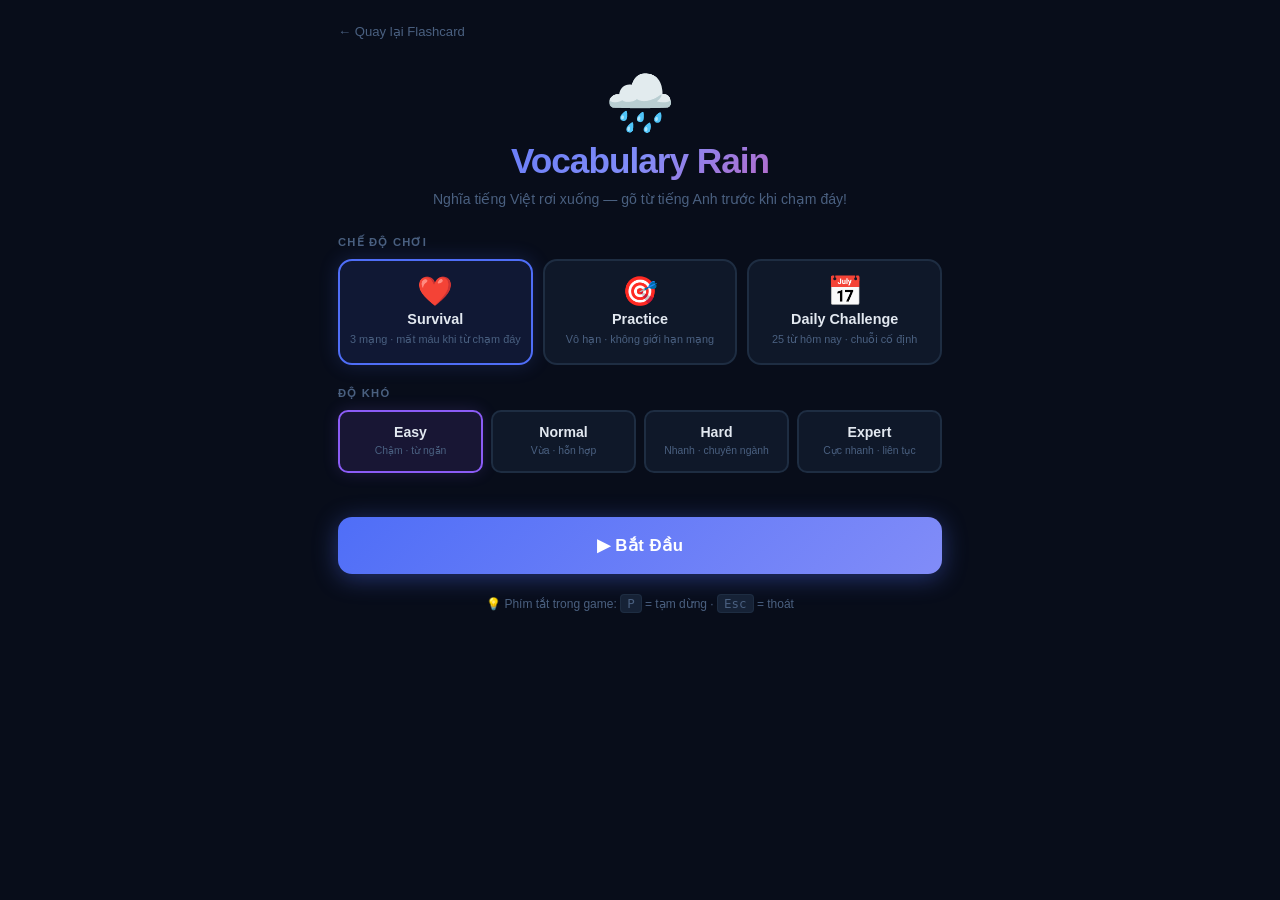
==== game.html @ 8c2a4201 "Add Vocabulary Rain mini-game module Typing arcade game: Vietnamese meanings fall from top, player t" ====
<!DOCTYPE html>
<html lang="vi">
<head>
  <meta charset="UTF-8">
  <meta name="viewport" content="width=device-width, initial-scale=1.0, maximum-scale=1.0, user-scalable=no">
  <title>Vocabulary Rain — VocabPro</title>
  <link rel="stylesheet" href="game.css">
</head>
<body>

  <!-- ===================== SCREEN: START ===================== -->
  <div class="screen" id="startScreen">
    <div class="start-inner">

      <a href="index.html" class="back-link">← Quay lại Flashcard</a>

      <div class="game-logo">
        <div class="logo-rain">🌧️</div>
        <h1>Vocabulary Rain</h1>
        <p>Nghĩa tiếng Việt rơi xuống — gõ từ tiếng Anh trước khi chạm đáy!</p>
      </div>

      <!-- Mode buttons -->
      <div class="select-block">
        <h3 class="select-label">Chế độ chơi</h3>
        <div class="mode-grid">
          <button class="mode-card active" data-mode="survival" onclick="selectMode('survival')">
            <span class="card-icon">❤️</span>
            <strong>Survival</strong>
            <span>3 mạng · mất máu khi từ chạm đáy</span>
          </button>
          <button class="mode-card" data-mode="practice" onclick="selectMode('practice')">
            <span class="card-icon">🎯</span>
            <strong>Practice</strong>
            <span>Vô hạn · không giới hạn mạng</span>
          </button>
          <button class="mode-card" data-mode="daily" onclick="selectMode('daily')">
            <span class="card-icon">📅</span>
            <strong>Daily Challenge</strong>
            <span>25 từ hôm nay · chuỗi cố định</span>
          </button>
        </div>
      </div>

      <!-- Difficulty -->
      <div class="select-block" id="diffBlock">
        <h3 class="select-label">Độ khó</h3>
        <div class="diff-grid">
          <button class="diff-btn active" data-diff="easy"   onclick="selectDiff('easy')">
            <strong>Easy</strong><span>Chậm · từ ngắn</span>
          </button>
          <button class="diff-btn"        data-diff="normal" onclick="selectDiff('normal')">
            <strong>Normal</strong><span>Vừa · hỗn hợp</span>
          </button>
          <button class="diff-btn"        data-diff="hard"   onclick="selectDiff('hard')">
            <strong>Hard</strong><span>Nhanh · chuyên ngành</span>
          </button>
          <button class="diff-btn"        data-diff="expert" onclick="selectDiff('expert')">
            <strong>Expert</strong><span>Cực nhanh · liên tục</span>
          </button>
        </div>
      </div>

      <!-- High-score table -->
      <div id="highScorePanel"></div>

      <button class="btn-play" onclick="startGame()">▶ Bắt Đầu</button>

      <p class="keyboard-tip">💡 Phím tắt trong game: <kbd>P</kbd> = tạm dừng · <kbd>Esc</kbd> = thoát</p>
    </div>
  </div>

  <!-- ===================== SCREEN: GAME ===================== -->
  <div class="screen hidden" id="gameScreen">

    <!-- HUD top -->
    <header class="hud" id="hud">
      <div class="hud-left">
        <div class="lives" id="livesEl">❤️❤️❤️</div>
        <div class="hud-label" id="hudLabel">Survival · Easy</div>
      </div>
      <div class="hud-center">
        <div class="score-num" id="scoreEl">0</div>
        <div class="score-label">điểm</div>
      </div>
      <div class="hud-right">
        <div class="combo-wrap" id="comboWrap">
          <div class="combo-val" id="comboVal">×2</div>
          <div class="combo-lab">COMBO</div>
        </div>
        <div class="acc-wrap">
          <div class="acc-val" id="accEl">—</div>
          <div class="acc-lab">acc</div>
        </div>
        <button class="hud-pause-btn" id="pauseBtn" onclick="togglePause()">⏸</button>
      </div>
    </header>

    <!-- Falling area -->
    <div class="field" id="field">
      <!-- falling words injected here -->
      <div class="field-danger" id="danger"></div>
    </div>

    <!-- Typing area -->
    <footer class="type-area" id="typeArea">
      <div class="type-hint" id="typeHint">Gõ từ tiếng Anh tương ứng...</div>
      <input
        id="gameInput"
        class="game-input"
        type="text"
        placeholder="Gõ ở đây..."
        autocomplete="off"
        autocorrect="off"
        autocapitalize="off"
        spellcheck="false"
        oninput="onInput(event)"
      />
    </footer>

    <!-- Pause overlay -->
    <div class="overlay hidden" id="pauseOverlay">
      <div class="overlay-box">
        <div class="overlay-icon">⏸</div>
        <h2>Tạm Dừng</h2>
        <div class="overlay-btns">
          <button class="obtn obtn-primary" onclick="togglePause()">▶ Tiếp Tục</button>
          <button class="obtn obtn-ghost"   onclick="exitToMenu()">↩ Menu</button>
        </div>
      </div>
    </div>

  </div>

  <!-- ===================== SCREEN: GAME OVER ===================== -->
  <div class="screen hidden" id="overScreen">
    <div class="over-inner">
      <div class="over-icon" id="overIcon">💀</div>
      <h2 class="over-title" id="overTitle">Game Over!</h2>

      <div class="over-stats" id="overStats">
        <div class="over-stat"><span>Điểm số</span><strong id="oScore">0</strong></div>
        <div class="over-stat"><span>High Score</span><strong id="oHigh">0</strong></div>
        <div class="over-stat"><span>Từ đúng</span><strong id="oCorrect">0</strong></div>
        <div class="over-stat"><span>Combo cao nhất</span><strong id="oCombo">0</strong></div>
        <div class="over-stat"><span>Accuracy</span><strong id="oAcc">—</strong></div>
        <div class="over-stat"><span>Thời gian</span><strong id="oTime">0s</strong></div>
      </div>

      <div class="new-record hidden" id="newRecord">🏆 Kỷ lục mới!</div>

      <div class="over-btns">
        <button class="obtn obtn-primary" onclick="restartGame()">🔄 Chơi Lại</button>
        <button class="obtn obtn-ghost"   onclick="exitToMenu()">↩ Menu</button>
      </div>
    </div>
  </div>

  <!-- Floating score text (appended to body dynamically) -->

  <script src="game.js"></script>
</body>
</html>
---- game.css ----
/* ================================================================
   Vocabulary Rain — game.css
   Dark arcade theme with neon accents
   ================================================================ */

/* ---------- Variables ---------- */
:root {
  --bg:        #080d1a;
  --surface:   #0f1829;
  --surface2:  #162236;
  --border:    #1e2d42;
  --text:      #e2e8f0;
  --muted:     #4a6080;

  --blue:   #4f6ef7;
  --green:  #10b981;
  --red:    #ef4444;
  --yellow: #f59e0b;
  --purple: #8b5cf6;
  --pink:   #ec4899;
  --cyan:   #06b6d4;

  --hud-h:    58px;
  --type-h:   86px;
  --danger-h: 56px;
}

/* ---------- Reset ---------- */
*, *::before, *::after { box-sizing: border-box; margin: 0; padding: 0; }

html, body {
  height: 100%;
  overflow: hidden;
  font-family: -apple-system, BlinkMacSystemFont, 'Segoe UI', 'Noto Sans', Arial, sans-serif;
}

body {
  background: var(--bg);
  color: var(--text);
  user-select: none;
  -webkit-user-select: none;
}

button { cursor: pointer; font-family: inherit; border: none; }
a { text-decoration: none; }
kbd {
  background: var(--surface2);
  border: 1px solid var(--border);
  border-radius: 4px;
  padding: 1px 6px;
  font-size: .78rem;
}

/* ---------- Screens ---------- */
.screen {
  position: fixed;
  inset: 0;
  overflow-y: auto;
  display: flex;
  flex-direction: column;
}

.hidden { display: none !important; }

/* ================================================================
   START SCREEN
   ================================================================ */

.start-inner {
  max-width: 680px;
  margin: 0 auto;
  padding: 20px 20px 48px;
  display: flex;
  flex-direction: column;
  gap: 22px;
}

.back-link {
  color: var(--muted);
  font-size: .82rem;
  display: inline-flex;
  align-items: center;
  gap: 5px;
  padding: 4px 0;
  transition: color .15s;
}
.back-link:hover { color: var(--text); }

/* Logo */
.game-logo { text-align: center; padding: 10px 0 4px; }

.logo-rain { font-size: 3.5rem; line-height: 1; margin-bottom: 10px; }

.game-logo h1 {
  font-size: 2.2rem;
  font-weight: 900;
  letter-spacing: -1px;
  background: linear-gradient(135deg, var(--blue) 0%, #818cf8 50%, var(--pink) 100%);
  -webkit-background-clip: text;
  -webkit-text-fill-color: transparent;
  background-clip: text;
}

.game-logo p {
  color: var(--muted);
  font-size: .88rem;
  margin-top: 8px;
  line-height: 1.5;
}

/* Select blocks */
.select-block { display: flex; flex-direction: column; gap: 10px; }

.select-label {
  font-size: .7rem;
  font-weight: 700;
  text-transform: uppercase;
  letter-spacing: 1.2px;
  color: var(--muted);
}

/* Mode grid */
.mode-grid {
  display: grid;
  grid-template-columns: repeat(3, 1fr);
  gap: 10px;
}

.mode-card {
  background: var(--surface);
  border: 2px solid var(--border);
  border-radius: 14px;
  padding: 16px 10px;
  display: flex;
  flex-direction: column;
  align-items: center;
  gap: 5px;
  color: var(--text);
  transition: all .15s;
}

.mode-card .card-icon { font-size: 1.8rem; line-height: 1; }
.mode-card strong     { font-size: .9rem; font-weight: 700; }
.mode-card span:last-child {
  font-size: .68rem;
  color: var(--muted);
  text-align: center;
  line-height: 1.4;
}

.mode-card:hover  { border-color: var(--blue); transform: translateY(-2px); }
.mode-card.active {
  border-color: var(--blue);
  background: rgba(79,110,247,.12);
  box-shadow: 0 0 20px rgba(79,110,247,.2);
}

/* Diff grid */
.diff-grid {
  display: grid;
  grid-template-columns: repeat(4, 1fr);
  gap: 8px;
}

.diff-btn {
  background: var(--surface);
  border: 2px solid var(--border);
  border-radius: 10px;
  padding: 12px 6px;
  display: flex;
  flex-direction: column;
  align-items: center;
  gap: 4px;
  color: var(--text);
  transition: all .15s;
}

.diff-btn strong { font-size: .88rem; font-weight: 700; }
.diff-btn span   { font-size: .65rem; color: var(--muted); text-align: center; line-height: 1.4; }

.diff-btn:hover  { border-color: var(--purple); }
.diff-btn.active {
  border-color: var(--purple);
  background: rgba(139,92,246,.12);
  box-shadow: 0 0 16px rgba(139,92,246,.18);
}

/* High score panel */
#highScorePanel h3 {
  font-size: .75rem;
  color: var(--muted);
  text-transform: uppercase;
  letter-spacing: 1px;
  margin-bottom: 8px;
}

.hs-row {
  display: flex;
  justify-content: space-between;
  align-items: center;
  padding: 7px 12px;
  background: var(--surface);
  border-radius: 8px;
  font-size: .82rem;
  margin-bottom: 4px;
}

.hs-row span   { color: var(--muted); }
.hs-row strong { color: var(--blue); font-size: .9rem; }

/* Play button */
.btn-play {
  background: linear-gradient(135deg, var(--blue) 0%, #818cf8 100%);
  color: #fff;
  border: none;
  border-radius: 14px;
  padding: 18px;
  font-size: 1.05rem;
  font-weight: 800;
  letter-spacing: .5px;
  width: 100%;
  box-shadow: 0 4px 24px rgba(79,110,247,.4);
  transition: all .15s;
}
.btn-play:hover {
  transform: translateY(-2px);
  box-shadow: 0 8px 32px rgba(79,110,247,.5);
}

.keyboard-tip {
  text-align: center;
  font-size: .75rem;
  color: var(--muted);
}

/* ================================================================
   GAME SCREEN
   ================================================================ */

#gameScreen {
  display: flex;
  flex-direction: column;
  height: 100vh;
  overflow: hidden;
}

/* HUD */
.hud {
  height: var(--hud-h);
  flex-shrink: 0;
  background: var(--surface);
  border-bottom: 1px solid var(--border);
  display: flex;
  align-items: center;
  padding: 0 14px;
  gap: 10px;
  z-index: 10;
}

.hud-left, .hud-right {
  display: flex;
  align-items: center;
  gap: 10px;
  flex: 1;
}
.hud-right { justify-content: flex-end; }
.hud-center { text-align: center; flex-shrink: 0; }

.lives { font-size: 1.05rem; letter-spacing: 1px; }
.hud-label { font-size: .65rem; color: var(--muted); }

.score-num { font-size: 1.7rem; font-weight: 900; color: #fff; line-height: 1; }
.score-label { font-size: .6rem; color: var(--muted); text-transform: uppercase; letter-spacing: .5px; }

/* Combo display */
.combo-wrap {
  text-align: center;
  animation: comboPop .3s ease;
}

.combo-val {
  font-size: 1.05rem;
  font-weight: 900;
  color: var(--yellow);
  line-height: 1;
}

.combo-lab {
  font-size: .55rem;
  color: var(--yellow);
  text-transform: uppercase;
  letter-spacing: 1px;
}

.combo-fire .combo-val { color: #f97316; text-shadow: 0 0 12px rgba(249,115,22,.7); }

/* Accuracy display */
.acc-wrap { text-align: center; }
.acc-val  { font-size: 1rem; font-weight: 700; color: var(--green); line-height: 1; }
.acc-lab  { font-size: .55rem; color: var(--muted); text-transform: uppercase; letter-spacing: .5px; }

/* Pause button */
.hud-pause-btn {
  background: transparent;
  border: 1px solid var(--border);
  color: var(--muted);
  border-radius: 6px;
  padding: 4px 9px;
  font-size: .85rem;
  transition: all .15s;
}
.hud-pause-btn:hover { border-color: var(--muted); color: var(--text); }

/* ---- Game Field ---- */
.field {
  flex: 1;
  position: relative;
  overflow: hidden;
  background:
    radial-gradient(ellipse at 20% 0%, rgba(79,110,247,.07) 0%, transparent 60%),
    radial-gradient(ellipse at 80% 100%, rgba(139,92,246,.06) 0%, transparent 60%),
    var(--bg);
}

/* Subtle dot grid */
.field::before {
  content: '';
  position: absolute;
  inset: 0;
  background-image: radial-gradient(rgba(79,110,247,.09) 1px, transparent 1px);
  background-size: 28px 28px;
  pointer-events: none;
}

/* Danger zone at bottom */
.field-danger {
  position: absolute;
  bottom: 0; left: 0; right: 0;
  height: var(--danger-h);
  border-top: 1px solid rgba(239,68,68,.35);
  background: linear-gradient(transparent, rgba(239,68,68,.05));
  pointer-events: none;
}

/* ---- Falling Words ---- */
.fw {
  position: absolute;
  top: 0;
  min-width: 110px;
  max-width: 220px;
  background: rgba(8,13,26,.88);
  border: 1.5px solid var(--fw-color, #4f6ef7);
  border-radius: 12px;
  padding: 10px 14px;
  display: flex;
  flex-direction: column;
  align-items: center;
  gap: 2px;
  text-align: center;
  backdrop-filter: blur(6px);
  box-shadow:
    0 0 0 1px rgba(var(--fw-rgb, 79,110,247),.12),
    0 4px 16px rgba(0,0,0,.5);
  will-change: transform;
}

.fw-vi {
  font-size: 1rem;
  font-weight: 800;
  color: #fff;
  line-height: 1.3;
}

.fw-cat {
  font-size: .58rem;
  font-weight: 600;
  text-transform: uppercase;
  letter-spacing: .6px;
  color: var(--fw-color, #4f6ef7);
  opacity: .75;
}

.fw-hint {
  font-size: .72rem;
  color: var(--green);
  font-weight: 600;
  min-height: 14px;
  letter-spacing: .5px;
}

/* Highlighted (partial match) */
.fw.fw-hl {
  border-color: var(--green) !important;
  box-shadow:
    0 0 20px rgba(16,185,129,.35),
    0 4px 16px rgba(0,0,0,.5);
}

/* Danger zone — near bottom */
.fw.fw-danger {
  border-color: var(--red) !important;
  animation: dangerPulse .55s ease infinite alternate;
}

@keyframes dangerPulse {
  from { box-shadow: 0 0 8px  rgba(239,68,68,.3), 0 4px 16px rgba(0,0,0,.5); }
  to   { box-shadow: 0 0 28px rgba(239,68,68,.7), 0 4px 16px rgba(0,0,0,.5); }
}

/* Correct — scale-pop + fade */
.fw.fw-correct {
  border-color: var(--green) !important;
  background: rgba(16,185,129,.15) !important;
  animation: wordPop .38s ease forwards;
  pointer-events: none;
}

@keyframes wordPop {
  0%   { transform: scale(1);    opacity: 1; }
  55%  { transform: scale(1.18); opacity: .85; }
  100% { transform: scale(1.32); opacity: 0; }
}

/* Miss — shake + fade */
.fw.fw-miss {
  border-color: var(--red) !important;
  animation: wordMiss .32s ease forwards;
  pointer-events: none;
}

@keyframes wordMiss {
  0%   { transform: translateX(0);    opacity: 1; }
  25%  { transform: translateX(-10px); }
  75%  { transform: translateX(10px); }
  100% { transform: translateX(0); opacity: 0; }
}

/* Field flash on miss */
@keyframes fieldFlash {
  0%, 100% { background-color: transparent; }
  50%       { background-color: rgba(239,68,68,.07); }
}

.field.flash { animation: fieldFlash .4s ease; }

/* ---- Typing Area ---- */
.type-area {
  height: var(--type-h);
  flex-shrink: 0;
  background: var(--surface);
  border-top: 1px solid var(--border);
  padding: 8px 14px 10px;
  display: flex;
  flex-direction: column;
  gap: 5px;
  z-index: 10;
}

.type-hint {
  font-size: .73rem;
  color: var(--muted);
  transition: color .2s;
}

.game-input {
  width: 100%;
  background: var(--bg);
  border: 2px solid var(--border);
  border-radius: 10px;
  padding: 10px 16px;
  font-size: 1.25rem;
  font-weight: 700;
  color: #fff;
  letter-spacing: .5px;
  transition: border-color .15s, box-shadow .15s;
  -webkit-appearance: none;
}

.game-input:focus {
  outline: none;
  border-color: var(--blue);
  box-shadow: 0 0 0 3px rgba(79,110,247,.18);
}

.game-input::placeholder { color: #2a3d56; }

/* ---- Overlay (Pause) ---- */
.overlay {
  position: absolute;
  inset: 0;
  background: rgba(0,0,0,.72);
  backdrop-filter: blur(8px);
  display: flex;
  align-items: center;
  justify-content: center;
  z-index: 50;
}

.overlay-box {
  background: var(--surface);
  border: 1px solid var(--border);
  border-radius: 20px;
  padding: 36px 28px;
  text-align: center;
  display: flex;
  flex-direction: column;
  align-items: center;
  gap: 14px;
  min-width: 260px;
  box-shadow: 0 20px 60px rgba(0,0,0,.5);
  animation: boxIn .2s ease;
}

.overlay-icon { font-size: 2.5rem; }
.overlay-box h2 { font-size: 1.4rem; font-weight: 800; }

.overlay-btns { display: flex; gap: 10px; width: 100%; }

/* ---- Shared overlay buttons ---- */
.obtn {
  flex: 1;
  padding: 11px 16px;
  border-radius: 10px;
  font-size: .9rem;
  font-weight: 700;
  border: none;
  transition: all .15s;
}

.obtn-primary {
  background: var(--blue);
  color: #fff;
  box-shadow: 0 4px 16px rgba(79,110,247,.3);
}
.obtn-primary:hover { background: #3d5af1; }

.obtn-ghost {
  background: var(--surface2);
  border: 1px solid var(--border);
  color: var(--muted);
}
.obtn-ghost:hover { color: var(--text); border-color: var(--muted); }

/* ================================================================
   GAME OVER SCREEN
   ================================================================ */

#overScreen {
  display: flex;
  align-items: center;
  justify-content: center;
}

.over-inner {
  background: var(--surface);
  border: 1px solid var(--border);
  border-radius: 24px;
  padding: 36px 28px;
  max-width: 380px;
  width: 90%;
  display: flex;
  flex-direction: column;
  align-items: center;
  gap: 18px;
  box-shadow: 0 24px 80px rgba(0,0,0,.6);
  animation: boxIn .3s ease;
}

@keyframes boxIn {
  from { opacity: 0; transform: scale(.92) translateY(12px); }
  to   { opacity: 1; transform: scale(1)   translateY(0); }
}

.over-icon  { font-size: 3.2rem; }
.over-title { font-size: 1.7rem; font-weight: 900; }

.over-stats { width: 100%; display: flex; flex-direction: column; gap: 7px; }

.over-stat {
  display: flex;
  justify-content: space-between;
  align-items: center;
  padding: 9px 14px;
  background: rgba(255,255,255,.04);
  border-radius: 10px;
  font-size: .9rem;
}

.over-stat span   { color: var(--muted); }
.over-stat strong { color: #fff; font-size: .98rem; font-weight: 700; }

.new-record {
  font-size: 1.1rem;
  font-weight: 800;
  color: var(--yellow);
  text-shadow: 0 0 16px rgba(245,158,11,.5);
  animation: glow 1.2s ease infinite alternate;
}

@keyframes glow {
  from { text-shadow: 0 0 8px  rgba(245,158,11,.4); }
  to   { text-shadow: 0 0 24px rgba(245,158,11,.8); }
}

.over-btns { display: flex; gap: 10px; width: 100%; }

/* ================================================================
   FLOATING SCORE TEXT
   ================================================================ */

.float-score {
  position: fixed;
  pointer-events: none;
  z-index: 999;
  font-size: 1rem;
  font-weight: 900;
  color: var(--green);
  text-shadow: 0 0 12px rgba(16,185,129,.6);
  transform: translateX(-50%);
  animation: floatUp .9s ease forwards;
}

@keyframes floatUp {
  0%   { opacity: 1; transform: translateX(-50%) translateY(0); }
  100% { opacity: 0; transform: translateX(-50%) translateY(-55px); }
}

/* ================================================================
   COMBO ANIMATIONS
   ================================================================ */

@keyframes comboPop {
  0%   { transform: scale(1);    }
  40%  { transform: scale(1.22); }
  100% { transform: scale(1);    }
}

/* ================================================================
   RESPONSIVE
   ================================================================ */

@media (max-width: 520px) {
  .mode-grid { grid-template-columns: 1fr; }
  .diff-grid { grid-template-columns: repeat(2, 1fr); }
  .game-input { font-size: 1.05rem; }
  .score-num  { font-size: 1.4rem; }
  .fw-vi { font-size: .9rem; }
  .hud { padding: 0 10px; gap: 8px; }
  .lives { font-size: .9rem; }
}

@media (max-width: 360px) {
  .hud-label { display: none; }
  .acc-lab, .combo-lab { display: none; }
}
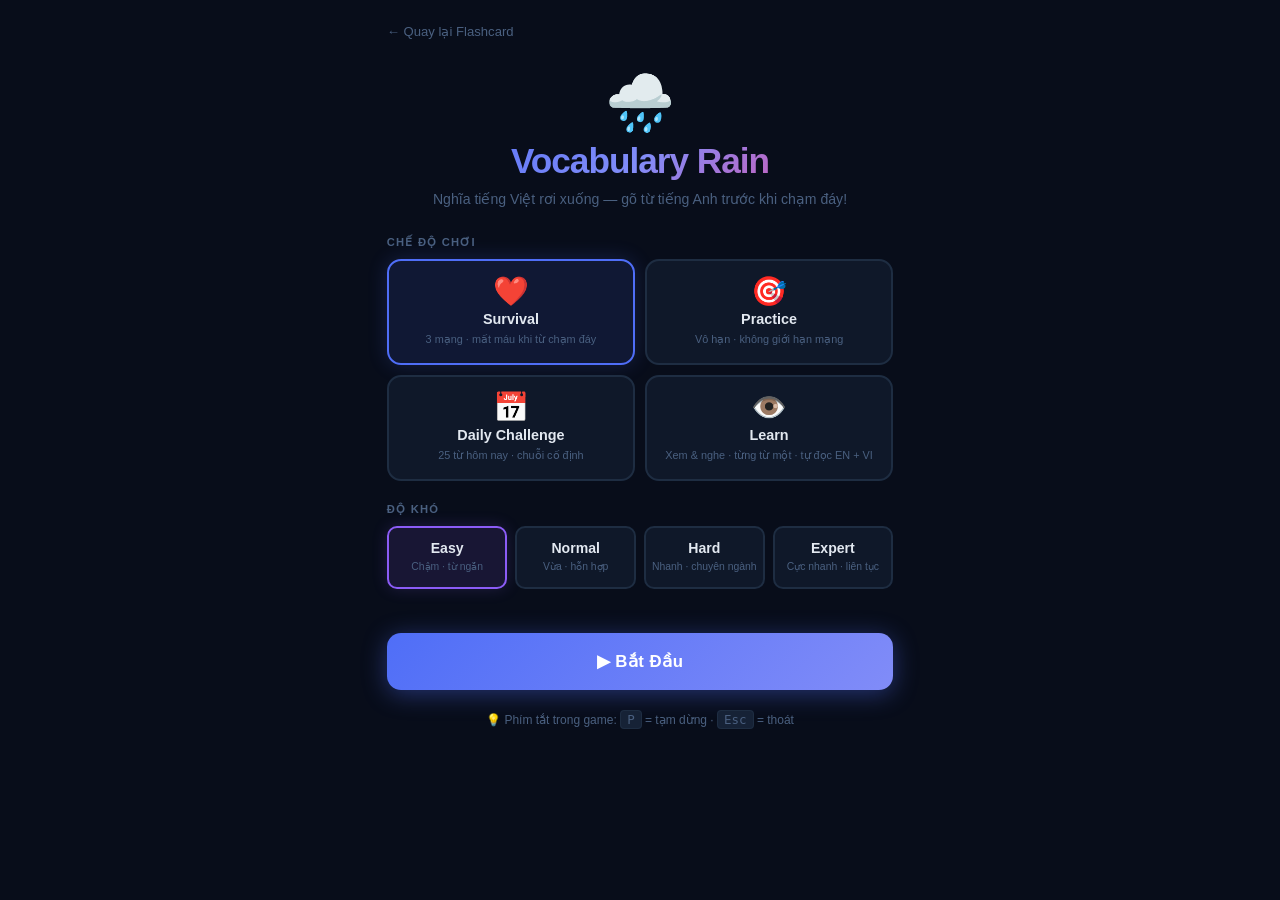
==== commit aeeae736: "Add Learn mode to Vocabulary Rain game New 👁️ Learn mode: words fall one at a time, pause at the bot" ====
--- a/game.html
+++ b/game.html
@@ -38,6 +38,11 @@
             <span class="card-icon">📅</span>
             <strong>Daily Challenge</strong>
             <span>25 từ hôm nay · chuỗi cố định</span>
+          </button>
+          <button class="mode-card" data-mode="learn" onclick="selectMode('learn')">
+            <span class="card-icon">👁️</span>
+            <strong>Learn</strong>
+            <span>Xem & nghe · từng từ một · tự đọc EN + VI</span>
           </button>
         </div>
       </div>
@@ -102,7 +107,7 @@
       <div class="field-danger" id="danger"></div>
     </div>
 
-    <!-- Typing area -->
+    <!-- Typing area (hidden in learn mode) -->
     <footer class="type-area" id="typeArea">
       <div class="type-hint" id="typeHint">Gõ từ tiếng Anh tương ứng...</div>
       <input
@@ -116,6 +121,12 @@
         spellcheck="false"
         oninput="onInput(event)"
       />
+    </footer>
+
+    <!-- Learn mode bar (shown only in learn mode) -->
+    <footer class="learn-bar" id="learnBar">
+      <div class="learn-status" id="learnStatus">👁️ Xem và nghe để học từ vựng...</div>
+      <div class="learn-counter" id="learnCounter">0 từ đã học</div>
     </footer>
 
     <!-- Pause overlay -->
--- a/game.css
+++ b/game.css
@@ -119,10 +119,10 @@
   color: var(--muted);
 }
 
-/* Mode grid */
+/* Mode grid — 2×2 for 4 modes */
 .mode-grid {
   display: grid;
-  grid-template-columns: repeat(3, 1fr);
+  grid-template-columns: repeat(2, 1fr);
   gap: 10px;
 }
 
@@ -380,6 +380,30 @@
   opacity: .75;
 }
 
+/* English answer — hidden while falling, revealed on miss */
+.fw-en {
+  font-size: 1.1rem;
+  font-weight: 900;
+  color: var(--red);
+  letter-spacing: .5px;
+  line-height: 1.2;
+  max-width: 200px;
+  text-align: center;
+  /* Hidden by default — only shown when .fw-en-show is added */
+  display: none;
+  opacity: 0;
+}
+
+.fw-en.fw-en-show {
+  display: block;
+  animation: enPop .25s ease forwards;
+}
+
+@keyframes enPop {
+  from { opacity: 0; transform: scale(.8); }
+  to   { opacity: 1; transform: scale(1); }
+}
+
 .fw-hint {
   font-size: .72rem;
   color: var(--green);
@@ -421,18 +445,34 @@
   100% { transform: scale(1.32); opacity: 0; }
 }
 
-/* Miss — shake + fade */
-.fw.fw-miss {
+/* Reveal on miss — card slides up into view, shows answer, holds, then fades */
+.fw.fw-reveal {
   border-color: var(--red) !important;
-  animation: wordMiss .32s ease forwards;
+  background: rgba(239, 68, 68, .14) !important;
+  box-shadow:
+    0 0 0 2px rgba(239,68,68,.25),
+    0 0 28px rgba(239,68,68,.4),
+    0 4px 20px rgba(0,0,0,.6) !important;
+  /* Smooth slide-up when JS adjusts 'top' via requestAnimationFrame */
+  transition: top 0.22s cubic-bezier(0.22, 1, 0.36, 1);
+  /* Opacity-only fade so it doesn't fight the top transition */
+  animation: revealFade 2.3s ease forwards;
   pointer-events: none;
-}
-
-@keyframes wordMiss {
-  0%   { transform: translateX(0);    opacity: 1; }
-  25%  { transform: translateX(-10px); }
-  75%  { transform: translateX(10px); }
-  100% { transform: translateX(0); opacity: 0; }
+  /* Ensure card renders above the danger zone gradient */
+  z-index: 5;
+}
+
+/* Small "📖 đáp án" suffix on the category line */
+.fw.fw-reveal .fw-cat::after {
+  content: ' · 📖 đáp án';
+  color: var(--red);
+  opacity: .85;
+}
+
+@keyframes revealFade {
+  /* Hold fully visible, then fade out at the end */
+  0%,  72% { opacity: 1; }
+  100%     { opacity: 0; }
 }
 
 /* Field flash on miss */
@@ -442,6 +482,73 @@
 }
 
 .field.flash { animation: fieldFlash .4s ease; }
+
+/* ---- Learn mode word card ---- */
+.fw.fw-learn {
+  max-width: 300px;
+  min-width: 160px;
+}
+
+.fw.fw-learn .fw-vi { font-size: 1.05rem; }
+
+/* Learn mode reveal — green instead of red */
+.fw.fw-learn-reveal {
+  border-color: var(--green) !important;
+  background: rgba(16,185,129,.13) !important;
+  box-shadow:
+    0 0 0 2px rgba(16,185,129,.25),
+    0 0 28px rgba(16,185,129,.4),
+    0 4px 20px rgba(0,0,0,.6) !important;
+  transition: top 0.22s cubic-bezier(0.22, 1, 0.36, 1);
+  pointer-events: none;
+  z-index: 5;
+}
+
+.fw.fw-learn-reveal .fw-en {
+  color: var(--green) !important;
+  font-size: 1.25rem !important;
+}
+
+.fw.fw-learn-reveal .fw-cat::after {
+  content: ' · 🔊';
+  color: var(--green);
+  opacity: .9;
+}
+
+/* ---- Learn mode bottom bar ---- */
+.learn-bar {
+  height: var(--type-h);
+  flex-shrink: 0;
+  background: var(--surface);
+  border-top: 1px solid var(--border);
+  padding: 10px 18px;
+  display: flex;
+  flex-direction: column;
+  align-items: center;
+  justify-content: center;
+  gap: 5px;
+  z-index: 10;
+}
+
+.learn-status {
+  font-size: .9rem;
+  font-weight: 600;
+  color: var(--text);
+  transition: color .3s;
+  text-align: center;
+}
+
+.learn-counter {
+  font-size: .72rem;
+  color: var(--muted);
+  letter-spacing: .3px;
+}
+
+/* Show/hide based on learn-mode class on #gameScreen */
+#gameScreen:not(.learn-mode) .learn-bar { display: none !important; }
+#gameScreen.learn-mode .type-area       { display: none !important; }
+#gameScreen.learn-mode .combo-wrap      { display: none !important; }
+#gameScreen.learn-mode .acc-wrap        { display: none !important; }
 
 /* ---- Typing Area ---- */
 .type-area {
@@ -640,7 +747,7 @@
    ================================================================ */
 
 @media (max-width: 520px) {
-  .mode-grid { grid-template-columns: 1fr; }
+  .mode-grid { grid-template-columns: repeat(2, 1fr); }
   .diff-grid { grid-template-columns: repeat(2, 1fr); }
   .game-input { font-size: 1.05rem; }
   .score-num  { font-size: 1.4rem; }
